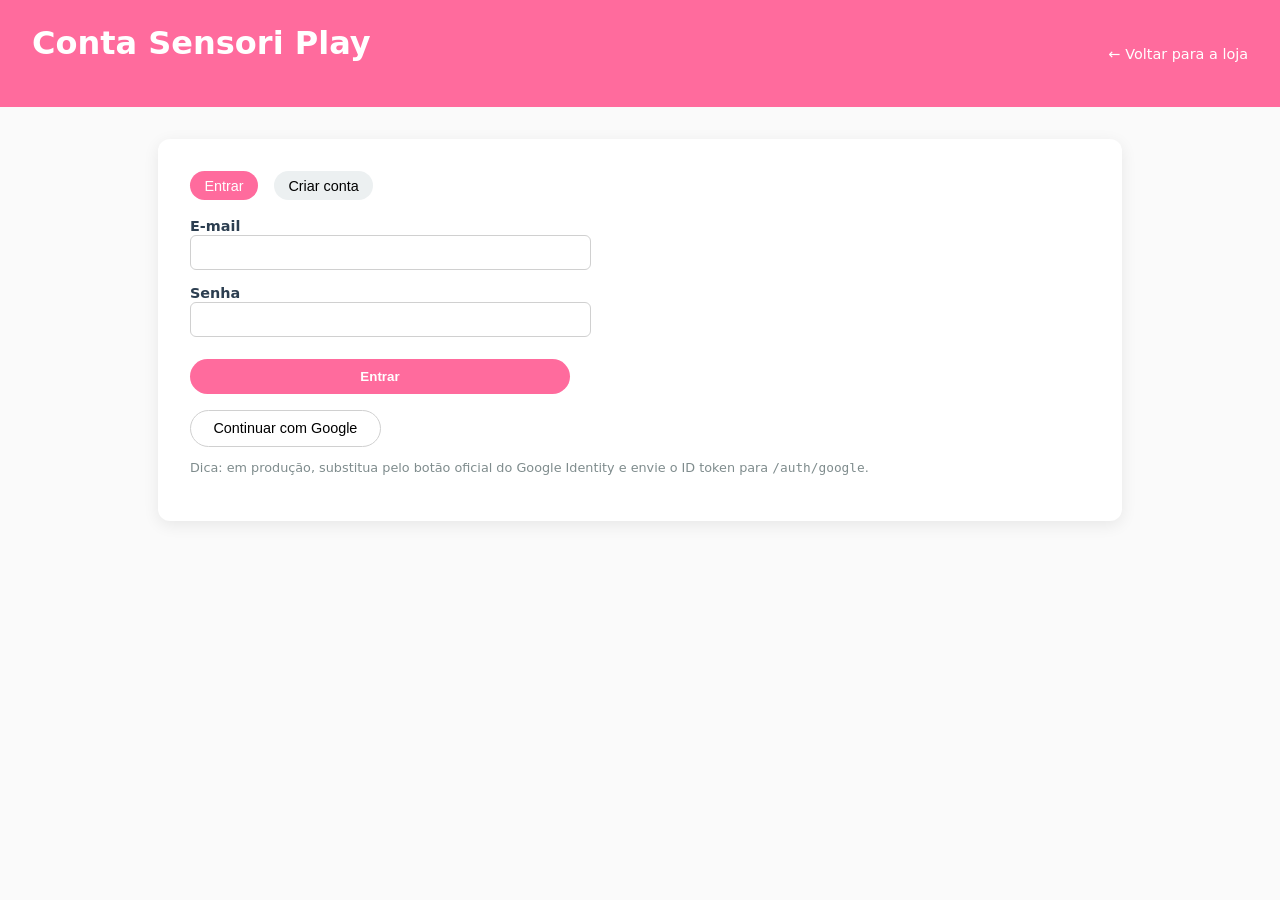
==== auth/index.html @ 5477e1e5 "Add login/registration page with email/senha and Google placeholder" ====
<!DOCTYPE html>
<html lang="pt-BR">
<head>
    <meta charset="UTF-8">
    <title>Entrar | Sensori Play</title>
    <meta name="viewport" content="width=device-width, initial-scale=1.0">
    <!-- Substitua pelo seu client ID do Google -->
    <meta name="google-signin-client_id" content="SEU_CLIENT_ID_DO_GOOGLE.apps.googleusercontent.com">
    <style>
        body { font-family: system-ui, -apple-system, BlinkMacSystemFont, 'Segoe UI', sans-serif; margin: 0; padding: 0; background:#fafafa; color:#2c3e50; }
        header { background:#ff6b9d; color:#fff; padding:1.5rem 2rem; display:flex; justify-content:space-between; align-items:center; }
        header a { color:#fff; text-decoration:none; font-size:0.9rem; }
        main { max-width:900px; margin:2rem auto; background:#fff; padding:2rem; border-radius:12px; box-shadow:0 4px 16px rgba(0,0,0,0.08); }
        h1 { margin-top:0; }
        .tabs { display:flex; gap:1rem; margin-bottom:1rem; }
        .tab-btn { border:none; background:#ecf0f1; padding:0.4rem 0.9rem; border-radius:999px; cursor:pointer; font-size:0.9rem; }
        .tab-btn.active { background:#ff6b9d; color:#fff; }
        form { display:grid; gap:0.8rem; max-width:380px; }
        label { font-size:0.9rem; font-weight:600; }
        input { width:100%; padding:0.5rem 0.6rem; border-radius:6px; border:1px solid #d0d0d0; font-size:0.95rem; }
        button[type="submit"] { margin-top:0.6rem; padding:0.6rem 1.4rem; border-radius:999px; border:none; background:#ff6b9d; color:#fff; font-weight:600; cursor:pointer; }
        #status { margin-top:0.8rem; font-size:0.9rem; }
        .google-btn { margin-top:1rem; padding:0.6rem 1.4rem; border-radius:999px; border:1px solid #d0d0d0; background:#fff; cursor:pointer; display:inline-flex; align-items:center; gap:0.5rem; font-size:0.9rem; }
    </style>
</head>
<body>
<header>
    <h1>Conta Sensori Play</h1>
    <a href="../index.html">← Voltar para a loja</a>
</header>
<main>
    <div class="tabs">
        <button class="tab-btn active" id="loginTab" onclick="showTab('login')">Entrar</button>
        <button class="tab-btn" id="registerTab" onclick="showTab('register')">Criar conta</button>
    </div>

    <section id="loginSection">
        <form id="loginForm">
            <div>
                <label for="loginEmail">E-mail</label>
                <input id="loginEmail" type="email" required>
            </div>
            <div>
                <label for="loginPassword">Senha</label>
                <input id="loginPassword" type="password" required>
            </div>
            <button type="submit">Entrar</button>
        </form>
    </section>

    <section id="registerSection" style="display:none;">
        <form id="registerForm">
            <div>
                <label for="regName">Nome</label>
                <input id="regName" required>
            </div>
            <div>
                <label for="regEmail">E-mail</label>
                <input id="regEmail" type="email" required>
            </div>
            <div>
                <label for="regPassword">Senha</label>
                <input id="regPassword" type="password" required>
            </div>
            <button type="submit">Criar conta</button>
        </form>
    </section>

    <button class="google-btn" onclick="googleLoginPlaceholder()">Continuar com Google</button>
    <p style="font-size:0.8rem;color:#7f8c8d;">Dica: em produção, substitua pelo botão oficial do Google Identity e envie o ID token para <code>/auth/google</code>.</p>

    <p id="status"></p>
</main>

<script>
    const API_BASE = 'http://127.0.0.1:8000';

    function showTab(tab) {
        document.getElementById('loginSection').style.display = tab === 'login' ? 'block' : 'none';
        document.getElementById('registerSection').style.display = tab === 'register' ? 'block' : 'none';
        document.getElementById('loginTab').classList.toggle('active', tab === 'login');
        document.getElementById('registerTab').classList.toggle('active', tab === 'register');
        setStatus('', '');
    }

    function setStatus(msg, type) {
        const el = document.getElementById('status');
        el.textContent = msg;
        el.style.color = type === 'error' ? '#e74c3c' : '#27ae60';
    }

    document.getElementById('loginForm').addEventListener('submit', async (e) => {
        e.preventDefault();
        const formData = new URLSearchParams();
        formData.append('username', document.getElementById('loginEmail').value);
        formData.append('password', document.getElementById('loginPassword').value);

        try {
            const resp = await fetch(`${API_BASE}/auth/login`, {
                method: 'POST',
                headers: { 'Content-Type': 'application/x-www-form-urlencoded' },
                body: formData.toString(),
            });
            const data = await resp.json();
            if (!resp.ok) throw new Error(data.detail || 'Falha ao entrar');
            localStorage.setItem('sensori_token', data.access_token);
            setStatus('Login realizado com sucesso. Redirecionando...', 'ok');
            setTimeout(() => {
                window.location.href = '../admin/produtos.html';
            }, 800);
        } catch (err) {
            console.error(err);
            setStatus(err.message, 'error');
        }
    });

    document.getElementById('registerForm').addEventListener('submit', async (e) => {
        e.preventDefault();
        const payload = {
            name: document.getElementById('regName').value,
            email: document.getElementById('regEmail').value,
            password: document.getElementById('regPassword').value,
        };
        try {
            const resp = await fetch(`${API_BASE}/auth/register`, {
                method: 'POST',
                headers: { 'Content-Type': 'application/json' },
                body: JSON.stringify(payload),
            });
            const data = await resp.json();
            if (!resp.ok) throw new Error(data.detail || 'Falha ao criar conta');
            setStatus('Conta criada. Agora você pode entrar.', 'ok');
            showTab('login');
        } catch (err) {
            console.error(err);
            setStatus(err.message, 'error');
        }
    });

    function googleLoginPlaceholder() {
        alert('Para usar Google Login: obtenha um Client ID no Google Cloud, use o botão oficial e envie o ID token para /auth/google.');
    }
</script>
</body>
</html>
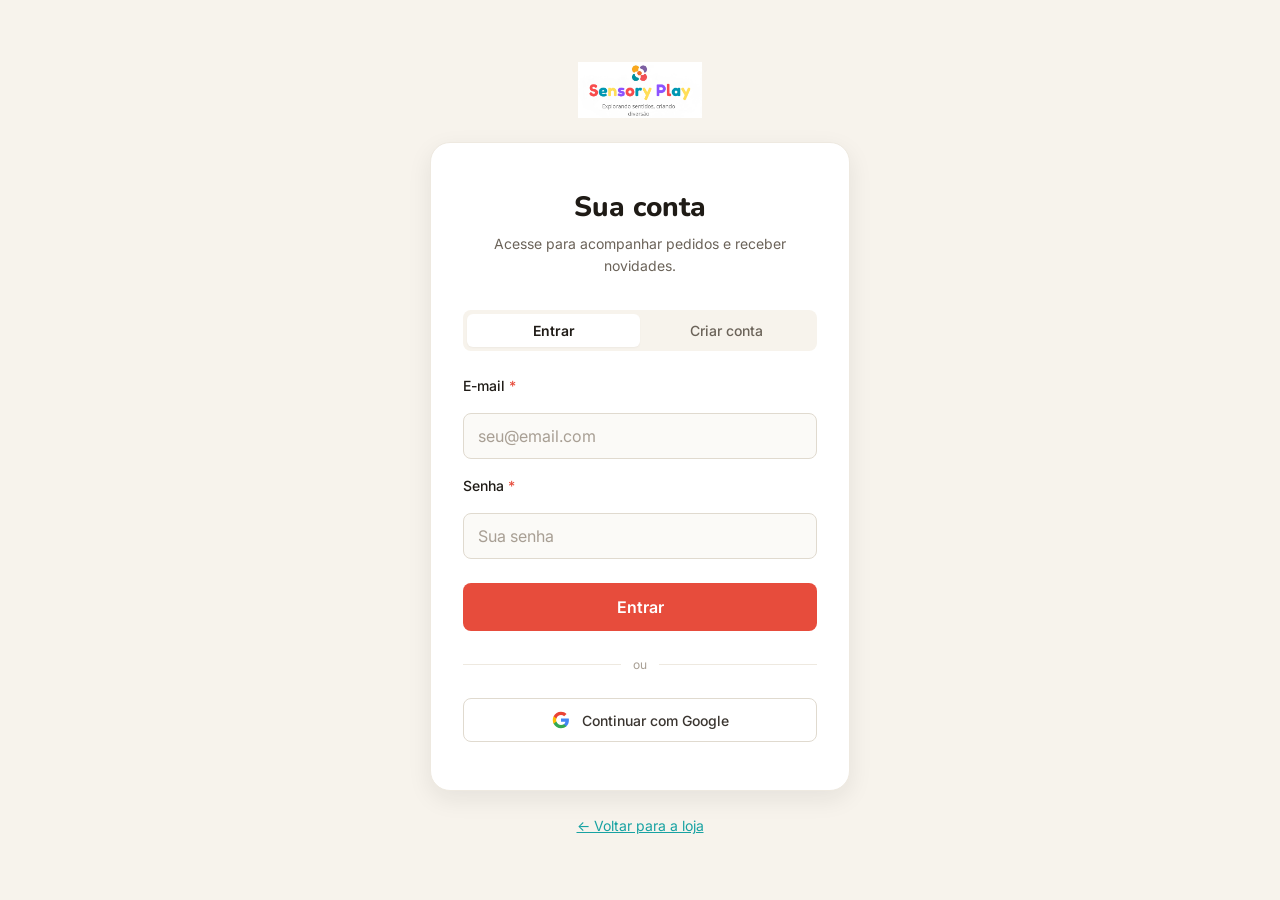
==== commit ec7d2ef2: "backup completo 21/04/2026 — mudanças pré-migração" ====
--- a/auth/index.html
+++ b/auth/index.html
@@ -1,145 +1,440 @@
 <!DOCTYPE html>
 <html lang="pt-BR">
 <head>
-    <meta charset="UTF-8">
-    <title>Entrar | Sensori Play</title>
-    <meta name="viewport" content="width=device-width, initial-scale=1.0">
-    <!-- Substitua pelo seu client ID do Google -->
-    <meta name="google-signin-client_id" content="SEU_CLIENT_ID_DO_GOOGLE.apps.googleusercontent.com">
-    <style>
-        body { font-family: system-ui, -apple-system, BlinkMacSystemFont, 'Segoe UI', sans-serif; margin: 0; padding: 0; background:#fafafa; color:#2c3e50; }
-        header { background:#ff6b9d; color:#fff; padding:1.5rem 2rem; display:flex; justify-content:space-between; align-items:center; }
-        header a { color:#fff; text-decoration:none; font-size:0.9rem; }
-        main { max-width:900px; margin:2rem auto; background:#fff; padding:2rem; border-radius:12px; box-shadow:0 4px 16px rgba(0,0,0,0.08); }
-        h1 { margin-top:0; }
-        .tabs { display:flex; gap:1rem; margin-bottom:1rem; }
-        .tab-btn { border:none; background:#ecf0f1; padding:0.4rem 0.9rem; border-radius:999px; cursor:pointer; font-size:0.9rem; }
-        .tab-btn.active { background:#ff6b9d; color:#fff; }
-        form { display:grid; gap:0.8rem; max-width:380px; }
-        label { font-size:0.9rem; font-weight:600; }
-        input { width:100%; padding:0.5rem 0.6rem; border-radius:6px; border:1px solid #d0d0d0; font-size:0.95rem; }
-        button[type="submit"] { margin-top:0.6rem; padding:0.6rem 1.4rem; border-radius:999px; border:none; background:#ff6b9d; color:#fff; font-weight:600; cursor:pointer; }
-        #status { margin-top:0.8rem; font-size:0.9rem; }
-        .google-btn { margin-top:1rem; padding:0.6rem 1.4rem; border-radius:999px; border:1px solid #d0d0d0; background:#fff; cursor:pointer; display:inline-flex; align-items:center; gap:0.5rem; font-size:0.9rem; }
-    </style>
+  <meta charset="UTF-8">
+  <meta name="viewport" content="width=device-width, initial-scale=1.0">
+  <title>Entrar | SensoriPlay</title>
+  <meta name="description" content="Acesse sua conta SensoriPlay para acompanhar pedidos e acessar beneficios exclusivos.">
+  <link rel="icon" href="/assets/sensori-play-logo.png" type="image/png">
+  <meta name="google-signin-client_id" content="SEU_CLIENT_ID_DO_GOOGLE.apps.googleusercontent.com">
+  <link rel="preconnect" href="https://fonts.googleapis.com">
+  <link rel="preconnect" href="https://fonts.gstatic.com" crossorigin>
+  <link href="https://fonts.googleapis.com/css2?family=Nunito:wght@700;800&family=Inter:wght@400;500;600&display=swap" rel="stylesheet">
+  <link rel="stylesheet" href="/assets/design-tokens.css">
+  <link rel="stylesheet" href="/assets/base.css">
+  <style>
+    body {
+      background: var(--cream);
+      display: flex;
+      flex-direction: column;
+      min-height: 100vh;
+      align-items: center;
+      justify-content: center;
+      padding: var(--sp-5);
+    }
+
+    .auth-logo {
+      margin-bottom: var(--sp-5);
+      text-align: center;
+    }
+
+    .auth-logo img {
+      height: 56px;
+      margin-inline: auto;
+    }
+
+    .auth-card {
+      background: var(--white);
+      border: 1px solid var(--border);
+      border-radius: var(--r-lg);
+      padding: var(--sp-7) var(--sp-6);
+      width: 100%;
+      max-width: 420px;
+      box-shadow: var(--shadow-md);
+    }
+
+    .auth-card h1 {
+      font-family: var(--f-display);
+      font-size: var(--text-2xl);
+      font-weight: 800;
+      color: var(--ink);
+      margin-bottom: var(--sp-2);
+      text-align: center;
+    }
+
+    .auth-subtitle {
+      font-size: var(--text-sm);
+      color: var(--muted);
+      text-align: center;
+      margin-bottom: var(--sp-6);
+    }
+
+    .tab-group {
+      display: flex;
+      gap: 0;
+      margin-bottom: var(--sp-5);
+      background: var(--cream);
+      border-radius: var(--r-sm);
+      padding: 4px;
+    }
+
+    .tab-btn {
+      flex: 1;
+      padding: 8px 16px;
+      border: none;
+      border-radius: calc(var(--r-sm) - 2px);
+      font-size: var(--text-sm);
+      font-weight: 500;
+      color: var(--muted);
+      background: transparent;
+      cursor: pointer;
+      transition: background var(--transition-base), color var(--transition-base), box-shadow var(--transition-base);
+    }
+
+    .tab-btn.active {
+      background: var(--white);
+      color: var(--ink);
+      font-weight: 600;
+      box-shadow: var(--shadow-xs);
+    }
+
+    .tab-btn:focus-visible { outline: 3px solid var(--coral); }
+
+    .form-section { display: none; }
+    .form-section.active { display: block; }
+
+    .form-group {
+      margin-bottom: var(--sp-4);
+    }
+
+    .form-label {
+      display: block;
+      font-size: var(--text-sm);
+      font-weight: 500;
+      color: var(--ink);
+      margin-bottom: var(--sp-2);
+    }
+
+    .form-input {
+      width: 100%;
+      padding: 12px 14px;
+      border: 1px solid var(--border-strong);
+      border-radius: var(--r-sm);
+      font-size: var(--text-base);
+      font-family: var(--f-body);
+      color: var(--text);
+      background: var(--off-white);
+      transition: border-color var(--transition-base), box-shadow var(--transition-base);
+    }
+
+    .form-input:focus {
+      outline: none;
+      border-color: var(--teal);
+      box-shadow: 0 0 0 3px rgba(23,162,162,0.15);
+      background: var(--white);
+    }
+
+    .form-input::placeholder { color: var(--placeholder); }
+
+    .submit-btn {
+      width: 100%;
+      padding: 14px;
+      background: var(--coral);
+      color: var(--white);
+      border: none;
+      border-radius: var(--r-sm);
+      font-size: var(--text-base);
+      font-weight: 600;
+      font-family: var(--f-body);
+      cursor: pointer;
+      margin-top: var(--sp-2);
+      transition: background var(--transition-base);
+    }
+
+    .submit-btn:hover { background: var(--coral-dark); }
+    .submit-btn:focus-visible { outline: 3px solid var(--coral); outline-offset: 3px; }
+
+    .auth-divider {
+      display: flex;
+      align-items: center;
+      gap: var(--sp-3);
+      margin: var(--sp-5) 0;
+      color: var(--placeholder);
+      font-size: var(--text-xs);
+    }
+
+    .auth-divider::before,
+    .auth-divider::after {
+      content: '';
+      flex: 1;
+      height: 1px;
+      background: var(--border);
+    }
+
+    .google-btn {
+      width: 100%;
+      padding: 12px;
+      background: var(--white);
+      border: 1px solid var(--border-strong);
+      border-radius: var(--r-sm);
+      font-size: var(--text-sm);
+      font-family: var(--f-body);
+      font-weight: 500;
+      color: var(--text);
+      cursor: pointer;
+      display: flex;
+      align-items: center;
+      justify-content: center;
+      gap: var(--sp-3);
+      transition: background var(--transition-base), border-color var(--transition-base);
+    }
+
+    .google-btn:hover { background: var(--cream); border-color: var(--border-strong); }
+    .google-btn:focus-visible { outline: 3px solid var(--coral); }
+
+    .google-logo {
+      width: 18px;
+      height: 18px;
+      flex-shrink: 0;
+    }
+
+    .status-msg {
+      margin-top: var(--sp-4);
+      padding: var(--sp-3) var(--sp-4);
+      border-radius: var(--r-sm);
+      font-size: var(--text-sm);
+      display: none;
+    }
+
+    .status-msg.ok {
+      background: var(--success-soft);
+      color: var(--success);
+      border: 1px solid var(--success);
+      display: block;
+    }
+
+    .status-msg.err {
+      background: var(--error-soft);
+      color: var(--error);
+      border: 1px solid var(--error);
+      display: block;
+    }
+
+    .auth-back {
+      display: block;
+      text-align: center;
+      margin-top: var(--sp-5);
+      font-size: var(--text-sm);
+      color: var(--muted);
+    }
+
+    .auth-back a {
+      color: var(--teal);
+      text-decoration: underline;
+    }
+  </style>
 </head>
 <body>
-<header>
-    <h1>Conta Sensori Play</h1>
-    <a href="../index.html">← Voltar para a loja</a>
-</header>
-<main>
-    <div class="tabs">
-        <button class="tab-btn active" id="loginTab" onclick="showTab('login')">Entrar</button>
-        <button class="tab-btn" id="registerTab" onclick="showTab('register')">Criar conta</button>
-    </div>
-
-    <section id="loginSection">
-        <form id="loginForm">
-            <div>
-                <label for="loginEmail">E-mail</label>
-                <input id="loginEmail" type="email" required>
-            </div>
-            <div>
-                <label for="loginPassword">Senha</label>
-                <input id="loginPassword" type="password" required>
-            </div>
-            <button type="submit">Entrar</button>
-        </form>
-    </section>
-
-    <section id="registerSection" style="display:none;">
-        <form id="registerForm">
-            <div>
-                <label for="regName">Nome</label>
-                <input id="regName" required>
-            </div>
-            <div>
-                <label for="regEmail">E-mail</label>
-                <input id="regEmail" type="email" required>
-            </div>
-            <div>
-                <label for="regPassword">Senha</label>
-                <input id="regPassword" type="password" required>
-            </div>
-            <button type="submit">Criar conta</button>
-        </form>
-    </section>
-
-    <button class="google-btn" onclick="googleLoginPlaceholder()">Continuar com Google</button>
-    <p style="font-size:0.8rem;color:#7f8c8d;">Dica: em produção, substitua pelo botão oficial do Google Identity e envie o ID token para <code>/auth/google</code>.</p>
-
-    <p id="status"></p>
+
+<a href="#main-form" class="skip-link">Ir para o formulario</a>
+
+<div class="auth-logo">
+  <a href="/">
+    <img src="/assets/sensori-play-logo.png" alt="SensoriPlay — pagina inicial">
+  </a>
+</div>
+
+<main class="auth-card" id="main-form">
+  <h1>Sua conta</h1>
+  <p class="auth-subtitle">Acesse para acompanhar pedidos e receber novidades.</p>
+
+  <div class="tab-group" role="tablist" aria-label="Opcoes de acesso">
+    <button class="tab-btn active" role="tab" aria-selected="true" id="loginTab" onclick="showTab('login')">Entrar</button>
+    <button class="tab-btn" role="tab" aria-selected="false" id="registerTab" onclick="showTab('register')">Criar conta</button>
+  </div>
+
+  <!-- LOGIN -->
+  <section class="form-section active" id="loginSection" aria-label="Formulario de login">
+    <form id="loginForm" novalidate>
+      <div class="form-group">
+        <label class="form-label" for="loginEmail">
+          E-mail <span style="color:var(--coral)">*</span>
+        </label>
+        <input
+          class="form-input"
+          type="email"
+          id="loginEmail"
+          autocomplete="email"
+          required
+          placeholder="seu@email.com"
+        >
+      </div>
+      <div class="form-group">
+        <label class="form-label" for="loginPassword">
+          Senha <span style="color:var(--coral)">*</span>
+        </label>
+        <input
+          class="form-input"
+          type="password"
+          id="loginPassword"
+          autocomplete="current-password"
+          required
+          placeholder="Sua senha"
+        >
+      </div>
+      <button type="submit" class="submit-btn">Entrar</button>
+    </form>
+  </section>
+
+  <!-- REGISTRO -->
+  <section class="form-section" id="registerSection" aria-label="Formulario de cadastro">
+    <form id="registerForm" novalidate>
+      <div class="form-group">
+        <label class="form-label" for="regName">
+          Nome completo <span style="color:var(--coral)">*</span>
+        </label>
+        <input
+          class="form-input"
+          type="text"
+          id="regName"
+          autocomplete="name"
+          required
+          placeholder="Seu nome"
+        >
+      </div>
+      <div class="form-group">
+        <label class="form-label" for="regEmail">
+          E-mail <span style="color:var(--coral)">*</span>
+        </label>
+        <input
+          class="form-input"
+          type="email"
+          id="regEmail"
+          autocomplete="email"
+          required
+          placeholder="seu@email.com"
+        >
+      </div>
+      <div class="form-group">
+        <label class="form-label" for="regPassword">
+          Senha <span style="color:var(--coral)">*</span>
+        </label>
+        <input
+          class="form-input"
+          type="password"
+          id="regPassword"
+          autocomplete="new-password"
+          required
+          minlength="6"
+          placeholder="Minimo 6 caracteres"
+        >
+      </div>
+      <button type="submit" class="submit-btn">Criar conta</button>
+    </form>
+  </section>
+
+  <div class="auth-divider" aria-hidden="true">ou</div>
+
+  <button class="google-btn" onclick="googleLoginPlaceholder()" type="button">
+    <!-- Google logo SVG simples -->
+    <svg class="google-logo" viewBox="0 0 24 24" aria-hidden="true">
+      <path fill="#4285F4" d="M22.56 12.25c0-.78-.07-1.53-.2-2.25H12v4.26h5.92c-.26 1.37-1.04 2.53-2.21 3.31v2.77h3.57c2.08-1.92 3.28-4.74 3.28-8.09z"/>
+      <path fill="#34A853" d="M12 23c2.97 0 5.46-.98 7.28-2.66l-3.57-2.77c-.98.66-2.23 1.06-3.71 1.06-2.86 0-5.29-1.93-6.16-4.53H2.18v2.84C3.99 20.53 7.7 23 12 23z"/>
+      <path fill="#FBBC05" d="M5.84 14.09c-.22-.66-.35-1.36-.35-2.09s.13-1.43.35-2.09V7.07H2.18C1.43 8.55 1 10.22 1 12s.43 3.45 1.18 4.93l2.85-2.22.81-.62z"/>
+      <path fill="#EA4335" d="M12 5.38c1.62 0 3.06.56 4.21 1.64l3.15-3.15C17.45 2.09 14.97 1 12 1 7.7 1 3.99 3.47 2.18 7.07l3.66 2.84c.87-2.6 3.3-4.53 6.16-4.53z"/>
+    </svg>
+    Continuar com Google
+  </button>
+
+  <div class="status-msg" id="statusMsg" role="alert" aria-live="assertive"></div>
 </main>
 
+<p class="auth-back">
+  <a href="/">&larr; Voltar para a loja</a>
+</p>
+
 <script>
-    const API_BASE = 'http://127.0.0.1:8000';
-
-    function showTab(tab) {
-        document.getElementById('loginSection').style.display = tab === 'login' ? 'block' : 'none';
-        document.getElementById('registerSection').style.display = tab === 'register' ? 'block' : 'none';
-        document.getElementById('loginTab').classList.toggle('active', tab === 'login');
-        document.getElementById('registerTab').classList.toggle('active', tab === 'register');
-        setStatus('', '');
-    }
-
-    function setStatus(msg, type) {
-        const el = document.getElementById('status');
-        el.textContent = msg;
-        el.style.color = type === 'error' ? '#e74c3c' : '#27ae60';
-    }
-
-    document.getElementById('loginForm').addEventListener('submit', async (e) => {
-        e.preventDefault();
-        const formData = new URLSearchParams();
-        formData.append('username', document.getElementById('loginEmail').value);
-        formData.append('password', document.getElementById('loginPassword').value);
-
-        try {
-            const resp = await fetch(`${API_BASE}/auth/login`, {
-                method: 'POST',
-                headers: { 'Content-Type': 'application/x-www-form-urlencoded' },
-                body: formData.toString(),
-            });
-            const data = await resp.json();
-            if (!resp.ok) throw new Error(data.detail || 'Falha ao entrar');
-            localStorage.setItem('sensori_token', data.access_token);
-            setStatus('Login realizado com sucesso. Redirecionando...', 'ok');
-            setTimeout(() => {
-                window.location.href = '../admin/produtos.html';
-            }, 800);
-        } catch (err) {
-            console.error(err);
-            setStatus(err.message, 'error');
-        }
+const API_BASE = '';
+
+function showTab(tab) {
+  document.getElementById('loginSection').classList.toggle('active', tab === 'login');
+  document.getElementById('registerSection').classList.toggle('active', tab === 'register');
+  document.getElementById('loginTab').classList.toggle('active', tab === 'login');
+  document.getElementById('loginTab').setAttribute('aria-selected', tab === 'login');
+  document.getElementById('registerTab').classList.toggle('active', tab === 'register');
+  document.getElementById('registerTab').setAttribute('aria-selected', tab === 'register');
+  clearStatus();
+}
+
+function setStatus(msg, type) {
+  const el = document.getElementById('statusMsg');
+  el.textContent = msg;
+  el.className = `status-msg ${type}`;
+}
+
+function clearStatus() {
+  const el = document.getElementById('statusMsg');
+  el.className = 'status-msg';
+  el.textContent = '';
+}
+
+document.getElementById('loginForm').addEventListener('submit', async (e) => {
+  e.preventDefault();
+  const email = document.getElementById('loginEmail').value;
+  const password = document.getElementById('loginPassword').value;
+
+  if (!email || !password) {
+    setStatus('Preencha e-mail e senha para continuar.', 'err');
+    return;
+  }
+
+  const formData = new URLSearchParams();
+  formData.append('username', email);
+  formData.append('password', password);
+
+  try {
+    const resp = await fetch(`${API_BASE}/auth/login`, {
+      method: 'POST',
+      headers: { 'Content-Type': 'application/x-www-form-urlencoded' },
+      body: formData.toString(),
     });
-
-    document.getElementById('registerForm').addEventListener('submit', async (e) => {
-        e.preventDefault();
-        const payload = {
-            name: document.getElementById('regName').value,
-            email: document.getElementById('regEmail').value,
-            password: document.getElementById('regPassword').value,
-        };
-        try {
-            const resp = await fetch(`${API_BASE}/auth/register`, {
-                method: 'POST',
-                headers: { 'Content-Type': 'application/json' },
-                body: JSON.stringify(payload),
-            });
-            const data = await resp.json();
-            if (!resp.ok) throw new Error(data.detail || 'Falha ao criar conta');
-            setStatus('Conta criada. Agora você pode entrar.', 'ok');
-            showTab('login');
-        } catch (err) {
-            console.error(err);
-            setStatus(err.message, 'error');
-        }
+    const data = await resp.json();
+    if (!resp.ok) throw new Error(data.detail || 'E-mail ou senha incorretos. Tente novamente.');
+    localStorage.setItem('sensori_token', data.access_token);
+    setStatus('Login realizado com sucesso. Redirecionando...', 'ok');
+    setTimeout(() => {
+      const next = new URLSearchParams(window.location.search).get('next') || '/';
+      window.location.href = next;
+    }, 1000);
+  } catch (err) {
+    setStatus(err.message, 'err');
+  }
+});
+
+document.getElementById('registerForm').addEventListener('submit', async (e) => {
+  e.preventDefault();
+  const name     = document.getElementById('regName').value.trim();
+  const email    = document.getElementById('regEmail').value;
+  const password = document.getElementById('regPassword').value;
+
+  if (!name || !email || !password) {
+    setStatus('Preencha todos os campos para criar sua conta.', 'err');
+    return;
+  }
+
+  if (password.length < 6) {
+    setStatus('A senha precisa ter pelo menos 6 caracteres.', 'err');
+    return;
+  }
+
+  try {
+    const resp = await fetch(`${API_BASE}/auth/register`, {
+      method: 'POST',
+      headers: { 'Content-Type': 'application/json' },
+      body: JSON.stringify({ name, email, password }),
     });
-
-    function googleLoginPlaceholder() {
-        alert('Para usar Google Login: obtenha um Client ID no Google Cloud, use o botão oficial e envie o ID token para /auth/google.');
-    }
+    const data = await resp.json();
+    if (!resp.ok) throw new Error(data.detail || 'Nao foi possivel criar a conta. Tente novamente.');
+    setStatus('Conta criada com sucesso! Agora voce pode entrar.', 'ok');
+    showTab('login');
+  } catch (err) {
+    setStatus(err.message, 'err');
+  }
+});
+
+function googleLoginPlaceholder() {
+  setStatus('Login com Google ainda nao esta disponivel. Use e-mail e senha por enquanto.', 'err');
+}
 </script>
 </body>
 </html>
--- a/assets/design-tokens.css
+++ b/assets/design-tokens.css
@@ -0,0 +1,125 @@
+/*
+ * SensoriPlay — Design Tokens
+ * Fonte única de verdade para todas as variáveis CSS do projeto.
+ * Importar em todas as páginas ANTES de qualquer outro CSS.
+ * Paleta: "consultório de brinquedoteca" — off-white quente, cores do logo como acentos.
+ */
+
+:root {
+  /* ── Cores primárias (do logo — usar como acentos, não como fundos grandes) ── */
+  --coral:          #E74C3C;
+  --coral-dark:     #C0392B;
+  --coral-soft:     #FDEEEC;
+  --teal:           #17A2A2;
+  --teal-dark:      #138A8A;
+  --teal-soft:      #E8F6F6;
+  --yellow:         #F5C13D;
+  --yellow-soft:    #FDF6E3;
+  --purple:         #7B5FB3;
+  --purple-soft:    #F0EBF8;
+  --orange:         #F38B3C;
+
+  /* ── Neutros quentes — dominam o site ── */
+  --white:          #FFFFFF;
+  --off-white:      #FBFAF7;   /* bg principal — levemente quente, não branco frio */
+  --cream:          #F7F3EC;   /* seções alternadas */
+  --border:         #EEE9E0;
+  --border-strong:  #E0DACF;
+
+  /* ── Textos — contraste AAA (7:1 mínimo) ── */
+  --ink:            #1F1B16;   /* títulos — preto quente */
+  --text:           #3A3530;   /* corpo de texto */
+  --muted:          #6B6359;   /* apoio, metadados */
+  --placeholder:    #A89F94;   /* placeholder e disabled */
+
+  /* ── Sombras com tinte quente ── */
+  --shadow-xs:      0 1px 2px rgba(31,27,22,0.04);
+  --shadow-sm:      0 2px 8px rgba(31,27,22,0.06);
+  --shadow-md:      0 8px 24px rgba(31,27,22,0.08);
+  --shadow-lg:      0 20px 48px rgba(31,27,22,0.10);
+
+  /* ── Estados de feedback ── */
+  --success:        #2E7D52;
+  --success-soft:   #E8F5EC;
+  --error:          #C62828;
+  --error-soft:     #FDECEC;
+  --warning:        #E65100;
+  --warning-soft:   #FFF3E0;
+  --info:           #1565C0;
+  --info-soft:      #E7F0FB;
+
+  /* ── Radii ── */
+  --r-xs:   4px;
+  --r-sm:   8px;
+  --r-md:   14px;
+  --r-lg:   20px;
+  --r-xl:   28px;
+  --r-pill: 999px;
+
+  /* ── Espaçamentos ── */
+  --sp-1:   4px;
+  --sp-2:   8px;
+  --sp-3:   12px;
+  --sp-4:   16px;
+  --sp-5:   24px;
+  --sp-6:   32px;
+  --sp-7:   48px;
+  --sp-8:   64px;
+  --sp-9:   96px;
+
+  /* ── Tipografia ── */
+  --f-display: 'Nunito', 'Fraunces', Georgia, serif;
+  --f-body:    'Inter', system-ui, -apple-system, sans-serif;
+
+  /* ── Escala tipográfica ── */
+  --text-xs:   12px;
+  --text-sm:   14px;
+  --text-base: 16px;
+  --text-lg:   18px;
+  --text-xl:   22px;
+  --text-2xl:  28px;
+  --text-3xl:  36px;
+  --text-4xl:  48px;
+
+  /* ── Line heights ── */
+  --lh-tight:  1.2;
+  --lh-snug:   1.4;
+  --lh-base:   1.6;
+  --lh-relaxed: 1.75;
+
+  /* ── Larguras de container ── */
+  --container:      1280px;
+  --container-text: 65ch;
+
+  /* ── Z-indices ── */
+  --z-sticky:   100;
+  --z-dropdown: 150;
+  --z-overlay:  200;
+  --z-modal:    300;
+  --z-toast:    400;
+
+  /* ── Transições ── */
+  --transition-fast: 150ms ease;
+  --transition-base: 200ms ease;
+  --transition-slow: 300ms ease;
+}
+
+/* Alto contraste — honrar preferência do sistema */
+@media (prefers-contrast: high) {
+  :root {
+    --border:       #B8B0A4;
+    --border-strong:#8A8078;
+    --muted:        #4A403A;
+    --placeholder:  #6B6359;
+  }
+}
+
+/* Redução de movimento — honrar preferência do sistema */
+@media (prefers-reduced-motion: reduce) {
+  *, *::before, *::after {
+    animation-duration: 0.01ms !important;
+    animation-iteration-count: 1 !important;
+    transition-duration: 0.01ms !important;
+    scroll-behavior: auto !important;
+  }
+}
--- a/assets/base.css
+++ b/assets/base.css
@@ -0,0 +1,586 @@
+/*
+ * SensoriPlay — Base CSS
+ * Reset, tipografia, utilitários e acessibilidade.
+ * Depende de: design-tokens.css
+ */
+
+/* ═══════════════════════════════════════
+   RESET
+═══════════════════════════════════════ */
+*, *::before, *::after {
+  box-sizing: border-box;
+  margin: 0;
+  padding: 0;
+}
+
+html {
+  scroll-behavior: smooth;
+  -webkit-text-size-adjust: 100%;
+  font-size: 100%;
+}
+
+body {
+  font-family: var(--f-body);
+  font-size: var(--text-base);
+  line-height: var(--lh-base);
+  background: var(--off-white);
+  color: var(--text);
+  -webkit-font-smoothing: antialiased;
+  -moz-osx-font-smoothing: grayscale;
+}
+
+a {
+  color: inherit;
+  text-decoration: none;
+}
+
+a:focus-visible {
+  outline: 3px solid var(--coral);
+  outline-offset: 3px;
+  border-radius: var(--r-xs);
+}
+
+button {
+  font-family: var(--f-body);
+  cursor: pointer;
+  border: none;
+  background: none;
+}
+
+button:focus-visible {
+  outline: 3px solid var(--coral);
+  outline-offset: 3px;
+  border-radius: var(--r-xs);
+}
+
+img, svg {
+  max-width: 100%;
+  display: block;
+}
+
+ul, ol {
+  list-style: none;
+}
+
+/* ═══════════════════════════════════════
+   ACESSIBILIDADE
+═══════════════════════════════════════ */
+
+/* Skip to content */
+.skip-link {
+  position: absolute;
+  top: -100%;
+  left: var(--sp-4);
+  z-index: var(--z-toast);
+  background: var(--ink);
+  color: var(--white);
+  padding: var(--sp-3) var(--sp-5);
+  border-radius: var(--r-sm);
+  font-size: var(--text-sm);
+  font-weight: 600;
+  text-decoration: none;
+  transition: top var(--transition-fast);
+}
+
+.skip-link:focus {
+  top: var(--sp-4);
+  outline: 3px solid var(--coral);
+  outline-offset: 3px;
+}
+
+/* Visually hidden (acessível para screen readers) */
+.sr-only {
+  position: absolute;
+  width: 1px;
+  height: 1px;
+  padding: 0;
+  margin: -1px;
+  overflow: hidden;
+  clip: rect(0, 0, 0, 0);
+  white-space: nowrap;
+  border: 0;
+}
+
+/* ═══════════════════════════════════════
+   TIPOGRAFIA
+═══════════════════════════════════════ */
+
+h1, h2, h3, h4, h5, h6 {
+  font-family: var(--f-display);
+  color: var(--ink);
+  line-height: var(--lh-tight);
+}
+
+h1 { font-size: clamp(var(--text-3xl), 5vw, var(--text-4xl)); font-weight: 800; }
+h2 { font-size: var(--text-2xl); font-weight: 800; }
+h3 { font-size: var(--text-xl);  font-weight: 700; }
+h4 { font-size: var(--text-lg);  font-weight: 700; }
+h5 { font-size: var(--text-base); font-weight: 600; }
+h6 { font-size: var(--text-sm);  font-weight: 600; }
+
+p { max-width: var(--container-text); }
+p + p { margin-top: var(--sp-3); }
+
+strong { font-weight: 600; }
+em { font-style: italic; }
+
+small {
+  font-size: var(--text-xs);
+  color: var(--muted);
+}
+
+/* ═══════════════════════════════════════
+   LAYOUT UTILITÁRIOS
+═══════════════════════════════════════ */
+
+.container {
+  max-width: var(--container);
+  margin-inline: auto;
+  padding-inline: var(--sp-5);
+}
+
+.container-narrow {
+  max-width: 720px;
+  margin-inline: auto;
+  padding-inline: var(--sp-5);
+}
+
+.section {
+  padding-block: var(--sp-9);
+}
+
+.section-alt {
+  background: var(--cream);
+}
+
+.section-white {
+  background: var(--white);
+}
+
+.section-heading {
+  text-align: center;
+  margin-bottom: var(--sp-7);
+}
+
+.section-heading h2 {
+  margin-bottom: var(--sp-3);
+}
+
+.section-heading p {
+  color: var(--muted);
+  font-size: var(--text-base);
+  max-width: 540px;
+  margin-inline: auto;
+}
+
+/* ═══════════════════════════════════════
+   BOTÕES
+═══════════════════════════════════════ */
+
+.btn {
+  display: inline-flex;
+  align-items: center;
+  justify-content: center;
+  gap: var(--sp-2);
+  padding: 12px 24px;
+  border-radius: var(--r-sm);
+  font-family: var(--f-body);
+  font-size: var(--text-sm);
+  font-weight: 500;
+  line-height: 1;
+  white-space: nowrap;
+  border: 2px solid transparent;
+  cursor: pointer;
+  transition:
+    background var(--transition-base),
+    border-color var(--transition-base),
+    box-shadow var(--transition-base),
+    color var(--transition-base);
+  text-decoration: none;
+}
+
+.btn:focus-visible {
+  outline: 3px solid var(--coral);
+  outline-offset: 3px;
+}
+
+.btn-primary {
+  background: var(--coral);
+  color: var(--white);
+  border-color: var(--coral);
+}
+
+.btn-primary:hover {
+  background: var(--coral-dark);
+  border-color: var(--coral-dark);
+  box-shadow: 0 4px 16px rgba(231,76,60,0.25);
+}
+
+.btn-secondary {
+  background: transparent;
+  color: var(--teal);
+  border-color: var(--teal);
+}
+
+.btn-secondary:hover {
+  background: var(--teal-soft);
+}
+
+.btn-ghost {
+  background: transparent;
+  color: var(--muted);
+  border-color: transparent;
+  padding: 10px 16px;
+}
+
+.btn-ghost:hover {
+  color: var(--ink);
+  background: var(--cream);
+}
+
+.btn-lg {
+  padding: 16px 32px;
+  font-size: var(--text-base);
+  font-weight: 600;
+}
+
+.btn-sm {
+  padding: 8px 16px;
+  font-size: var(--text-xs);
+}
+
+.btn-full { width: 100%; }
+
+/* ═══════════════════════════════════════
+   BADGES
+═══════════════════════════════════════ */
+
+.badge {
+  display: inline-flex;
+  align-items: center;
+  gap: var(--sp-1);
+  padding: 3px 10px;
+  border-radius: var(--r-xs);
+  font-size: var(--text-xs);
+  font-weight: 600;
+  white-space: nowrap;
+  line-height: 1.5;
+}
+
+.badge-age    { background: var(--teal-soft); color: var(--teal-dark); }
+.badge-sense  { background: var(--purple-soft); color: var(--purple); }
+.badge-new    { background: var(--yellow); color: var(--ink); }
+.badge-hot    { background: var(--coral); color: var(--white); }
+.badge-pro    { background: var(--ink); color: var(--white); }
+.badge-inm    { background: var(--teal-soft); color: var(--teal-dark); border: 1px solid var(--teal); }
+.badge-tag    { background: var(--cream); color: var(--muted); border: 1px solid var(--border); }
+
+/* ═══════════════════════════════════════
+   INPUTS E FORMULÁRIOS
+═══════════════════════════════════════ */
+
+.form-group {
+  display: flex;
+  flex-direction: column;
+  gap: var(--sp-2);
+}
+
+.form-label {
+  font-size: var(--text-sm);
+  font-weight: 500;
+  color: var(--ink);
+}
+
+.form-label .required {
+  color: var(--coral);
+  margin-left: 2px;
+}
+
+.form-input,
+.form-select,
+.form-textarea {
+  width: 100%;
+  padding: 12px 14px;
+  border: 1px solid var(--border-strong);
+  border-radius: var(--r-sm);
+  font-size: var(--text-base);
+  font-family: var(--f-body);
+  color: var(--text);
+  background: var(--white);
+  transition:
+    border-color var(--transition-base),
+    box-shadow var(--transition-base);
+  appearance: none;
+}
+
+.form-input::placeholder,
+.form-textarea::placeholder {
+  color: var(--placeholder);
+}
+
+.form-input:focus,
+.form-select:focus,
+.form-textarea:focus {
+  outline: none;
+  border-color: var(--teal);
+  box-shadow: 0 0 0 3px rgba(23,162,162,0.15);
+}
+
+.form-input[aria-invalid="true"],
+.form-input.error {
+  border-color: var(--error);
+  box-shadow: 0 0 0 3px rgba(198,40,40,0.12);
+}
+
+.form-hint {
+  font-size: var(--text-xs);
+  color: var(--muted);
+  line-height: var(--lh-snug);
+}
+
+.form-error {
+  font-size: var(--text-xs);
+  color: var(--error);
+  display: flex;
+  align-items: center;
+  gap: var(--sp-1);
+}
+
+/* ═══════════════════════════════════════
+   CARDS GENÉRICOS
+═══════════════════════════════════════ */
+
+.card {
+  background: var(--white);
+  border: 1px solid var(--border);
+  border-radius: var(--r-md);
+  overflow: hidden;
+}
+
+.card-padded {
+  padding: var(--sp-6);
+}
+
+/* ═══════════════════════════════════════
+   DIVIDER
+═══════════════════════════════════════ */
+
+.divider {
+  height: 1px;
+  background: var(--border);
+  margin-block: var(--sp-5);
+}
+
+/* ═══════════════════════════════════════
+   LOADING STATES
+═══════════════════════════════════════ */
+
+.skeleton {
+  background: linear-gradient(90deg,
+    var(--cream) 0%,
+    var(--border) 50%,
+    var(--cream) 100%
+  );
+  background-size: 200% 100%;
+  animation: skeleton-shimmer 1.5s ease infinite;
+  border-radius: var(--r-sm);
+}
+
+@keyframes skeleton-shimmer {
+  0%   { background-position: 200% 0; }
+  100% { background-position: -200% 0; }
+}
+
+@media (prefers-reduced-motion: reduce) {
+  .skeleton {
+    animation: none;
+    background: var(--cream);
+  }
+}
+
+/* ═══════════════════════════════════════
+   MENSAGENS DE ESTADO
+═══════════════════════════════════════ */
+
+.state-message {
+  display: flex;
+  flex-direction: column;
+  align-items: center;
+  text-align: center;
+  padding: var(--sp-8) var(--sp-6);
+  gap: var(--sp-4);
+}
+
+.state-message .state-icon {
+  font-size: 48px;
+  line-height: 1;
+}
+
+.state-message h3 {
+  font-size: var(--text-xl);
+  color: var(--ink);
+}
+
+.state-message p {
+  color: var(--muted);
+  font-size: var(--text-sm);
+  max-width: 360px;
+}
+
+/* ═══════════════════════════════════════
+   TOAST / NOTIFICAÇÕES
+═══════════════════════════════════════ */
+
+.toast-container {
+  position: fixed;
+  bottom: var(--sp-6);
+  right: var(--sp-6);
+  z-index: var(--z-toast);
+  display: flex;
+  flex-direction: column;
+  gap: var(--sp-3);
+  pointer-events: none;
+}
+
+.toast {
+  display: flex;
+  align-items: center;
+  gap: var(--sp-3);
+  padding: var(--sp-3) var(--sp-5);
+  border-radius: var(--r-md);
+  font-size: var(--text-sm);
+  font-weight: 500;
+  box-shadow: var(--shadow-lg);
+  pointer-events: auto;
+  max-width: 360px;
+  animation: toast-in var(--transition-slow) ease;
+}
+
+.toast-success {
+  background: var(--success-soft);
+  color: var(--success);
+  border: 1px solid var(--success);
+}
+
+.toast-error {
+  background: var(--error-soft);
+  color: var(--error);
+  border: 1px solid var(--error);
+}
+
+.toast-info {
+  background: var(--info-soft);
+  color: var(--info);
+  border: 1px solid var(--info);
+}
+
+@keyframes toast-in {
+  from { transform: translateX(100%); opacity: 0; }
+  to   { transform: translateX(0);    opacity: 1; }
+}
+
+/* ═══════════════════════════════════════
+   OVERLAY
+═══════════════════════════════════════ */
+
+.overlay {
+  position: fixed;
+  inset: 0;
+  background: rgba(31,27,22,0.5);
+  z-index: var(--z-overlay);
+  opacity: 0;
+  visibility: hidden;
+  transition:
+    opacity var(--transition-slow),
+    visibility var(--transition-slow);
+}
+
+.overlay.active {
+  opacity: 1;
+  visibility: visible;
+}
+
+/* ═══════════════════════════════════════
+   BREADCRUMB
+═══════════════════════════════════════ */
+
+.breadcrumb {
+  display: flex;
+  align-items: center;
+  flex-wrap: wrap;
+  gap: var(--sp-2);
+  font-size: var(--text-sm);
+  color: var(--muted);
+  padding: var(--sp-4) 0;
+}
+
+.breadcrumb a {
+  color: var(--teal);
+}
+
+.breadcrumb a:hover {
+  text-decoration: underline;
+}
+
+.breadcrumb-sep {
+  color: var(--border-strong);
+  user-select: none;
+}
+
+/* ═══════════════════════════════════════
+   TRUST ROW
+═══════════════════════════════════════ */
+
+.trust-row {
+  display: flex;
+  align-items: center;
+  gap: var(--sp-5);
+  flex-wrap: wrap;
+}
+
+.trust-item {
+  display: flex;
+  align-items: center;
+  gap: var(--sp-2);
+  font-size: var(--text-xs);
+  color: var(--muted);
+  font-weight: 500;
+}
+
+.trust-item .trust-icon {
+  font-size: 16px;
+}
+
+/* ═══════════════════════════════════════
+   PROGRESS BAR (frete grátis)
+═══════════════════════════════════════ */
+
+.progress-wrap {
+  background: var(--cream);
+  border-radius: var(--r-pill);
+  height: 6px;
+  overflow: hidden;
+}
+
+.progress-bar {
+  height: 100%;
+  border-radius: var(--r-pill);
+  background: var(--teal);
+  transition: width var(--transition-slow);
+}
+
+/* ═══════════════════════════════════════
+   RESPONSIVO UTILITÁRIOS
+═══════════════════════════════════════ */
+
+@media (max-width: 640px) {
+  .hide-mobile { display: none !important; }
+}
+
+@media (min-width: 641px) {
+  .show-mobile-only { display: none !important; }
+}
+
+@media (max-width: 1024px) {
+  .hide-tablet { display: none !important; }
+}
